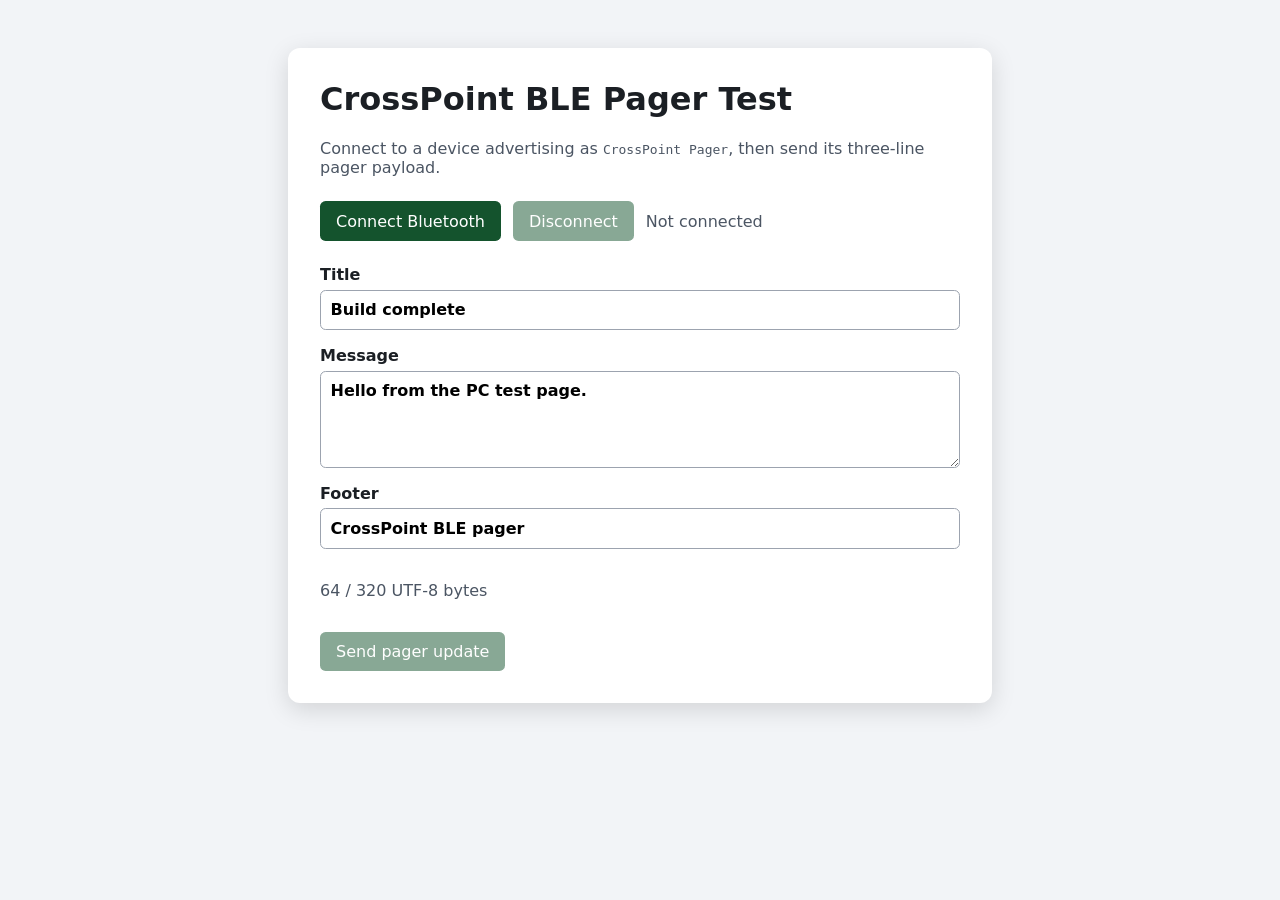
==== tools/ble-pager-test/index.html @ 85f250c8 "refactor: rename BLE dashboard to pager" ====
<!doctype html>
<html lang="en">
  <head>
    <meta charset="utf-8" />
    <meta name="viewport" content="width=device-width, initial-scale=1" />
    <title>CrossPoint BLE Pager Test</title>
    <link rel="stylesheet" href="styles.css" />
  </head>
  <body>
    <main>
      <h1>CrossPoint BLE Pager Test</h1>
      <p class="intro">Connect to a device advertising as <code>CrossPoint Pager</code>, then send its three-line pager payload.</p>

      <section class="connection" aria-label="Bluetooth connection">
        <button id="connect" type="button">Connect Bluetooth</button>
        <button id="disconnect" type="button" disabled>Disconnect</button>
        <output id="connection-status" role="status">Not connected</output>
      </section>

      <form id="pager-form">
        <label>
          Title
          <input id="title" maxlength="80" value="Build complete" />
        </label>
        <label>
          Message
          <textarea id="message" maxlength="180" rows="4">Hello from the PC test page.</textarea>
        </label>
        <label>
          Footer
          <input id="footer" maxlength="56" value="CrossPoint BLE pager" />
        </label>
        <p id="payload-size" class="hint"></p>
        <button id="send" type="submit" disabled>Send pager update</button>
      </form>

      <output id="send-status" role="status"></output>
    </main>
    <script src="app.js"></script>
  </body>
</html>
---- tools/ble-pager-test/styles.css ----
:root { color-scheme: light dark; font-family: system-ui, sans-serif; }
body { margin: 0; background: #f2f4f7; color: #1b1f24; }
main { box-sizing: border-box; max-width: 44rem; margin: 3rem auto; padding: 2rem; background: white; border-radius: .75rem; box-shadow: 0 .4rem 1.5rem #0002; }
h1 { margin-top: 0; }
.intro, .hint, output { color: #4b5563; }
.connection { display: flex; flex-wrap: wrap; gap: .75rem; align-items: center; margin: 1.5rem 0; }
form { display: grid; gap: 1rem; }
label { display: grid; gap: .35rem; font-weight: 600; }
input, textarea, button { font: inherit; }
input, textarea { box-sizing: border-box; width: 100%; padding: .6rem; border: 1px solid #9ca3af; border-radius: .35rem; }
button { width: fit-content; padding: .65rem 1rem; border: 0; border-radius: .35rem; background: #14532d; color: white; cursor: pointer; }
button:disabled { opacity: .5; cursor: not-allowed; }
@media (prefers-color-scheme: dark) { body { background: #111827; color: #e5e7eb; } main { background: #1f2937; } input, textarea { background: #111827; color: inherit; } }
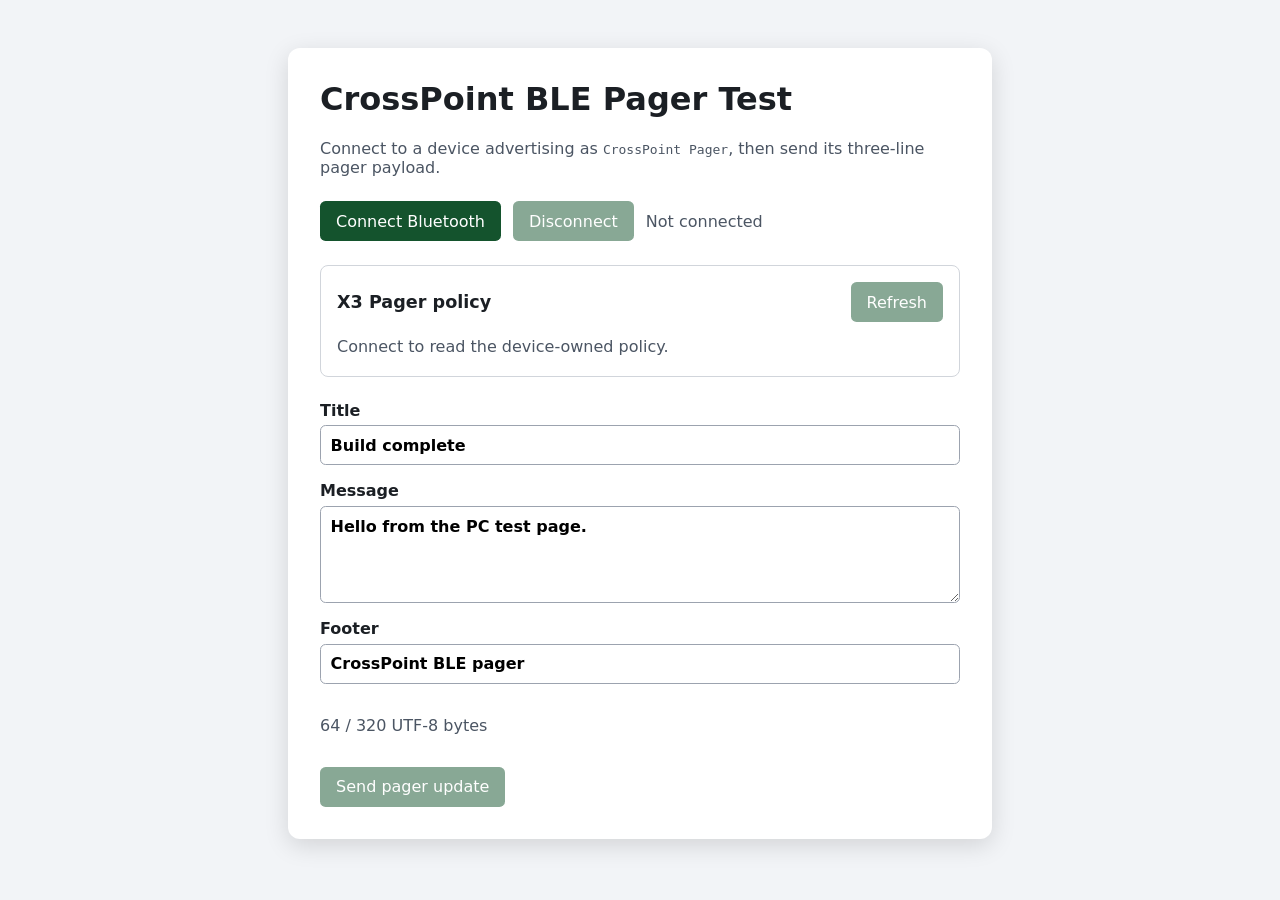
==== commit 6637b3e1: "feat(pager): optimize standby power policy" ====
--- a/tools/ble-pager-test/index.html
+++ b/tools/ble-pager-test/index.html
@@ -15,6 +15,14 @@
         <button id="connect" type="button">Connect Bluetooth</button>
         <button id="disconnect" type="button" disabled>Disconnect</button>
         <output id="connection-status" role="status">Not connected</output>
+      </section>
+
+      <section class="pager-policy" aria-labelledby="pager-policy-title">
+        <div class="section-heading">
+          <h2 id="pager-policy-title">X3 Pager policy</h2>
+          <button id="refresh-policy" type="button" disabled>Refresh</button>
+        </div>
+        <output id="policy-status" role="status">Connect to read the device-owned policy.</output>
       </section>
 
       <form id="pager-form">
--- a/tools/ble-pager-test/styles.css
+++ b/tools/ble-pager-test/styles.css
@@ -2,8 +2,12 @@
 body { margin: 0; background: #f2f4f7; color: #1b1f24; }
 main { box-sizing: border-box; max-width: 44rem; margin: 3rem auto; padding: 2rem; background: white; border-radius: .75rem; box-shadow: 0 .4rem 1.5rem #0002; }
 h1 { margin-top: 0; }
+h2 { margin: 0; font-size: 1.1rem; }
 .intro, .hint, output { color: #4b5563; }
 .connection { display: flex; flex-wrap: wrap; gap: .75rem; align-items: center; margin: 1.5rem 0; }
+.pager-policy { margin: 1.5rem 0; padding: 1rem; border: 1px solid #d1d5db; border-radius: .5rem; }
+.section-heading { display: flex; align-items: center; justify-content: space-between; gap: 1rem; margin-bottom: .75rem; }
+#policy-status { display: block; white-space: pre-line; line-height: 1.6; }
 form { display: grid; gap: 1rem; }
 label { display: grid; gap: .35rem; font-weight: 600; }
 input, textarea, button { font: inherit; }
